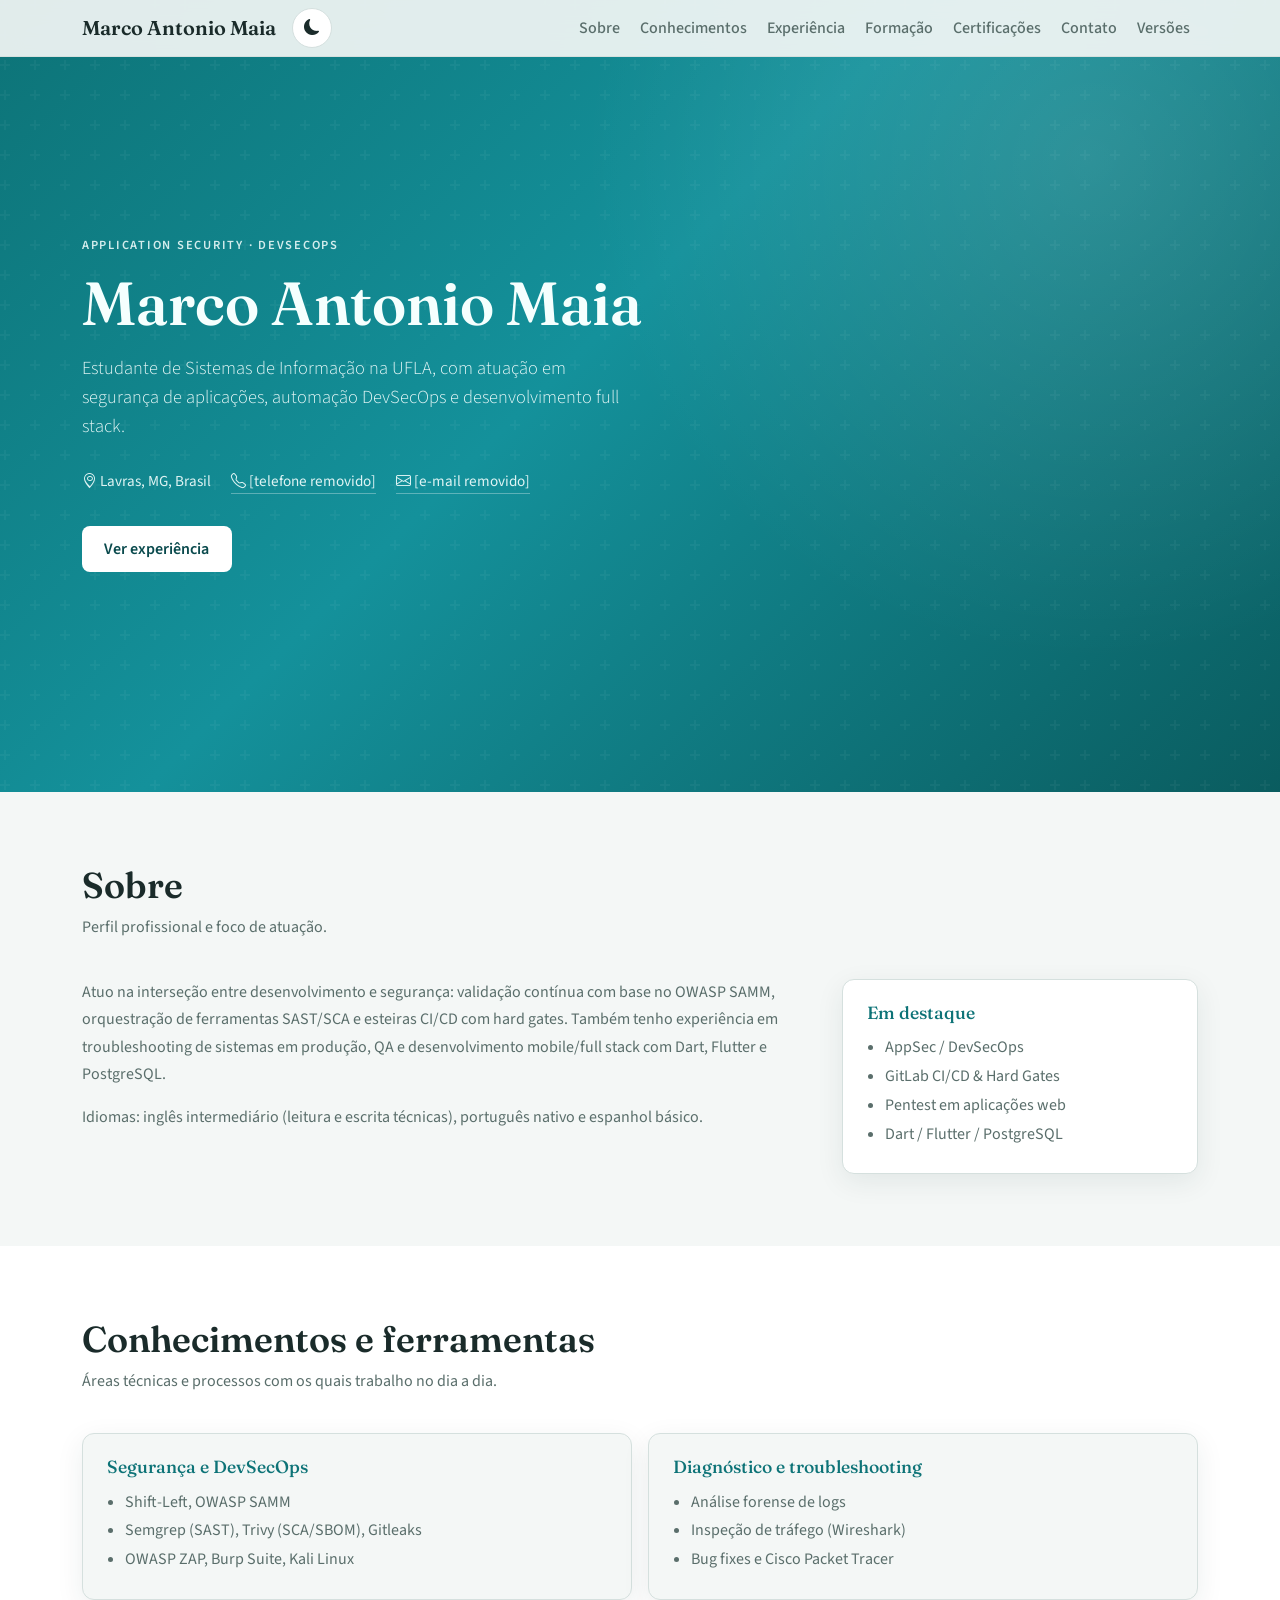
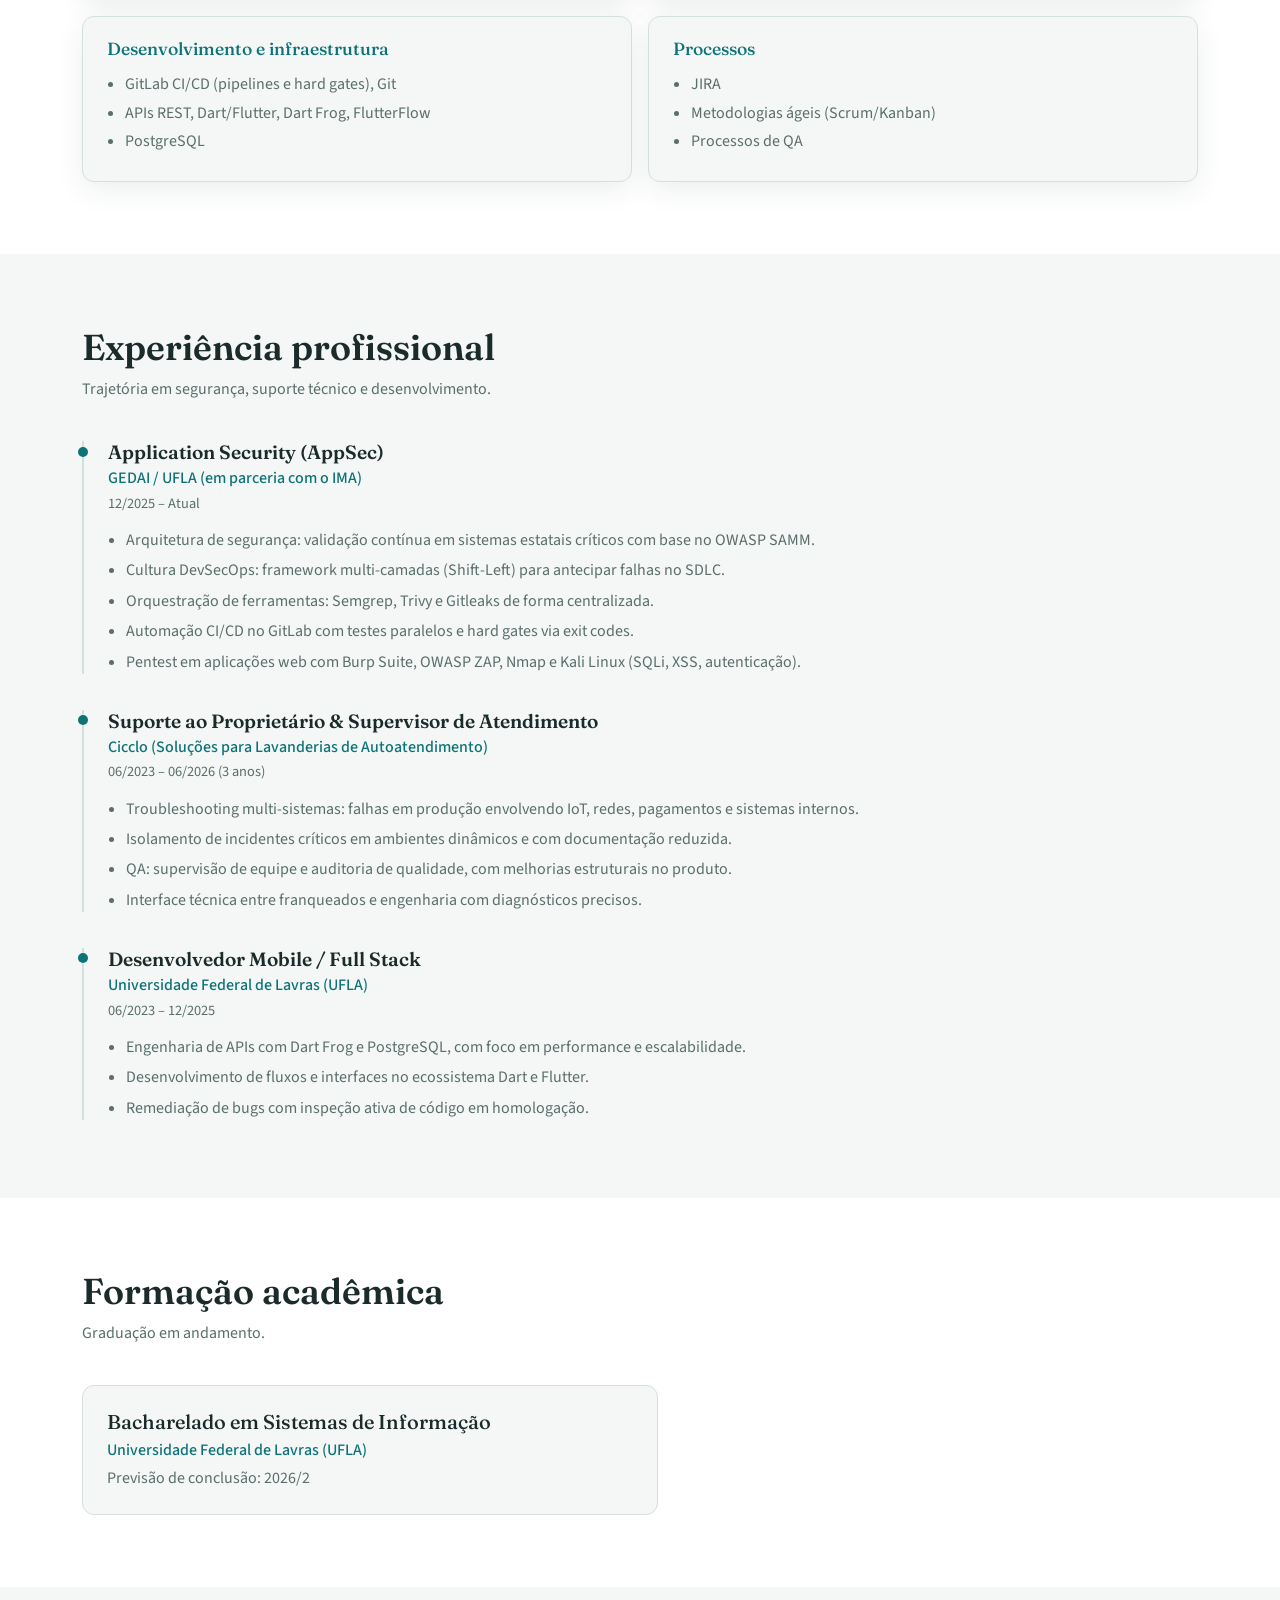
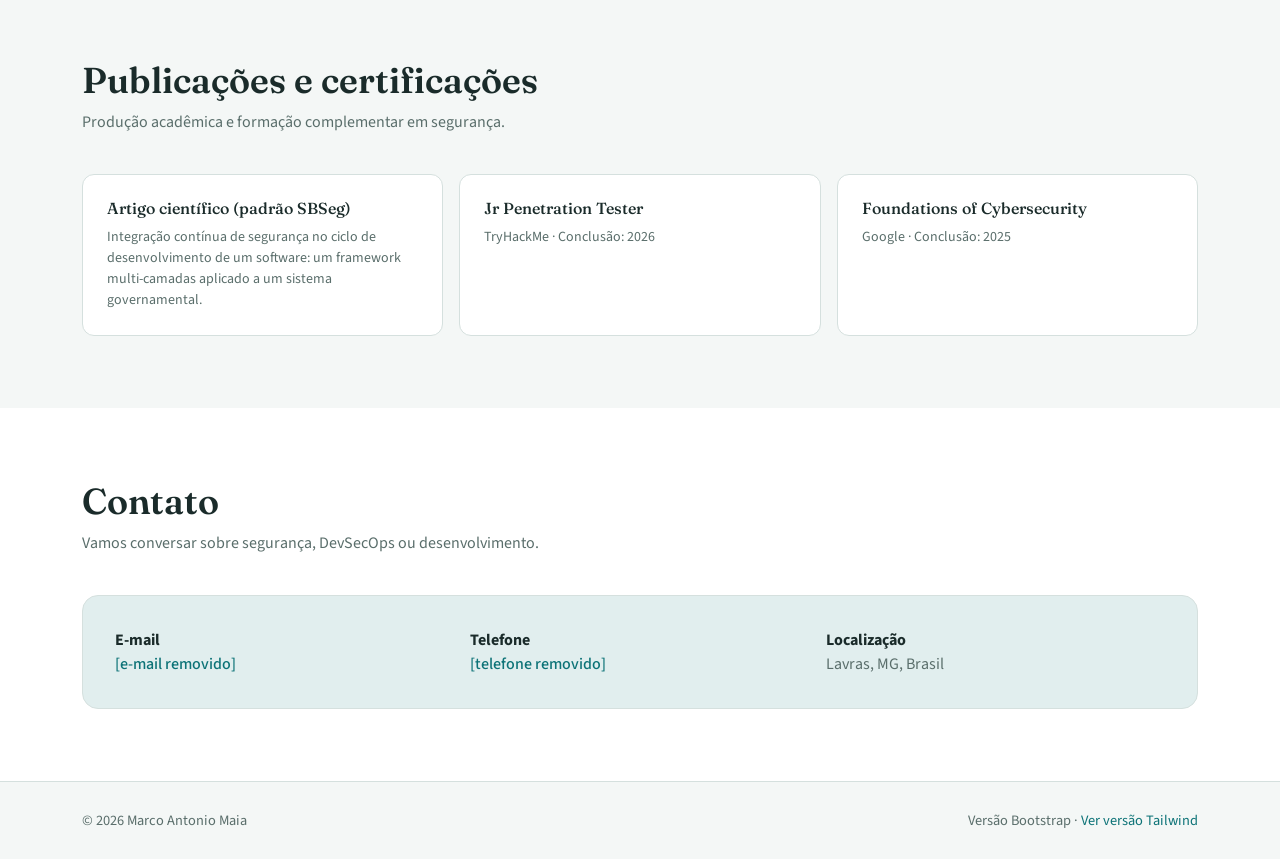
==== bootstrap/index.html @ ee25f30a "feat: implementa portfólio na versão Bootstrap com tema claro/escuro" ====
<!DOCTYPE html>
<html lang="pt-BR" data-theme="light">
<head>
  <meta charset="UTF-8">
  <meta name="viewport" content="width=device-width, initial-scale=1.0">
  <title>Marco Antonio Maia | Portfólio (Bootstrap)</title>
  <meta name="description" content="Página pessoal de Marco Antonio Maia — Application Security, DevSecOps e desenvolvimento.">
  <link rel="preconnect" href="https://fonts.googleapis.com">
  <link rel="preconnect" href="https://fonts.gstatic.com" crossorigin>
  <link href="https://fonts.googleapis.com/css2?family=Fraunces:opsz,wght@9..144,500;600;700&family=Source+Sans+3:wght@400;500;600;700&display=swap" rel="stylesheet">
  <link href="https://cdn.jsdelivr.net/npm/bootstrap@5.3.3/dist/css/bootstrap.min.css" rel="stylesheet">
  <link href="https://cdn.jsdelivr.net/npm/bootstrap-icons@1.11.3/font/bootstrap-icons.min.css" rel="stylesheet">
  <link rel="stylesheet" href="assets/css/style.css">
</head>
<body>
  <nav class="navbar navbar-expand-lg navbar-portfolio fixed-top">
    <div class="container">
      <a class="navbar-brand" href="#inicio">Marco Antonio Maia</a>
      <div class="d-flex align-items-center gap-2">
        <button type="button" class="btn-theme" id="theme-toggle" aria-label="Alternar tema claro ou escuro" title="Alternar tema">
          <i class="bi bi-sun-fill d-none" id="icon-sun"></i>
          <i class="bi bi-moon-fill" id="icon-moon"></i>
        </button>
        <button class="navbar-toggler border-0" type="button" data-bs-toggle="collapse" data-bs-target="#navMenu" aria-controls="navMenu" aria-expanded="false" aria-label="Abrir menu">
          <span class="navbar-toggler-icon"></span>
        </button>
      </div>
      <div class="collapse navbar-collapse" id="navMenu">
        <ul class="navbar-nav ms-auto align-items-lg-center gap-lg-1">
          <li class="nav-item"><a class="nav-link" href="#sobre">Sobre</a></li>
          <li class="nav-item"><a class="nav-link" href="#conhecimentos">Conhecimentos</a></li>
          <li class="nav-item"><a class="nav-link" href="#experiencia">Experiência</a></li>
          <li class="nav-item"><a class="nav-link" href="#formacao">Formação</a></li>
          <li class="nav-item"><a class="nav-link" href="#certificacoes">Certificações</a></li>
          <li class="nav-item"><a class="nav-link" href="#contato">Contato</a></li>
          <li class="nav-item"><a class="nav-link" href="../index.html">Versões</a></li>
        </ul>
      </div>
    </div>
  </nav>

  <header class="hero" id="inicio">
    <div class="container hero-content">
      <p class="hero-eyebrow">Application Security · DevSecOps</p>
      <h1>Marco Antonio Maia</h1>
      <p class="lead">
        Estudante de Sistemas de Informação na UFLA, com atuação em segurança de aplicações,
        automação DevSecOps e desenvolvimento full stack.
      </p>
      <div class="hero-meta">
        <span><i class="bi bi-geo-alt"></i> Lavras, MG, Brasil</span>
        <a href="tel:"><i class="bi bi-telephone"></i> [telefone removido]</a>
        <a href="mailto:[e-mail removido]"><i class="bi bi-envelope"></i> [e-mail removido]</a>
      </div>
      <a class="btn-hero" href="#experiencia">Ver experiência</a>
    </div>
  </header>

  <main>
    <section class="section" id="sobre">
      <div class="container fade-in">
        <h2 class="section-title">Sobre</h2>
        <p class="section-sub">Perfil profissional e foco de atuação.</p>
        <div class="row g-4">
          <div class="col-lg-8">
            <p class="mb-3" style="color: var(--muted); line-height: 1.7;">
              Atuo na interseção entre desenvolvimento e segurança: validação contínua com base no
              OWASP SAMM, orquestração de ferramentas SAST/SCA e esteiras CI/CD com hard gates.
              Também tenho experiência em troubleshooting de sistemas em produção, QA e
              desenvolvimento mobile/full stack com Dart, Flutter e PostgreSQL.
            </p>
            <p class="mb-0" style="color: var(--muted); line-height: 1.7;">
              Idiomas: inglês intermediário (leitura e escrita técnicas), português nativo e espanhol básico.
            </p>
          </div>
          <div class="col-lg-4">
            <div class="skill-group">
              <h3>Em destaque</h3>
              <ul>
                <li>AppSec / DevSecOps</li>
                <li>GitLab CI/CD & Hard Gates</li>
                <li>Pentest em aplicações web</li>
                <li>Dart / Flutter / PostgreSQL</li>
              </ul>
            </div>
          </div>
        </div>
      </div>
    </section>

    <section class="section section-alt" id="conhecimentos">
      <div class="container">
        <h2 class="section-title fade-in">Conhecimentos e ferramentas</h2>
        <p class="section-sub fade-in">Áreas técnicas e processos com os quais trabalho no dia a dia.</p>
        <div class="row g-3">
          <div class="col-md-6 fade-in">
            <div class="skill-group">
              <h3>Segurança e DevSecOps</h3>
              <ul>
                <li>Shift-Left, OWASP SAMM</li>
                <li>Semgrep (SAST), Trivy (SCA/SBOM), Gitleaks</li>
                <li>OWASP ZAP, Burp Suite, Kali Linux</li>
              </ul>
            </div>
          </div>
          <div class="col-md-6 fade-in">
            <div class="skill-group">
              <h3>Diagnóstico e troubleshooting</h3>
              <ul>
                <li>Análise forense de logs</li>
                <li>Inspeção de tráfego (Wireshark)</li>
                <li>Bug fixes e Cisco Packet Tracer</li>
              </ul>
            </div>
          </div>
          <div class="col-md-6 fade-in">
            <div class="skill-group">
              <h3>Desenvolvimento e infraestrutura</h3>
              <ul>
                <li>GitLab CI/CD (pipelines e hard gates), Git</li>
                <li>APIs REST, Dart/Flutter, Dart Frog, FlutterFlow</li>
                <li>PostgreSQL</li>
              </ul>
            </div>
          </div>
          <div class="col-md-6 fade-in">
            <div class="skill-group">
              <h3>Processos</h3>
              <ul>
                <li>JIRA</li>
                <li>Metodologias ágeis (Scrum/Kanban)</li>
                <li>Processos de QA</li>
              </ul>
            </div>
          </div>
        </div>
      </div>
    </section>

    <section class="section" id="experiencia">
      <div class="container">
        <h2 class="section-title fade-in">Experiência profissional</h2>
        <p class="section-sub fade-in">Trajetória em segurança, suporte técnico e desenvolvimento.</p>

        <div class="timeline-item fade-in">
          <h3 class="job-role">Application Security (AppSec)</h3>
          <p class="job-org">GEDAI / UFLA (em parceria com o IMA)</p>
          <p class="job-period">12/2025 – Atual</p>
          <ul>
            <li>Arquitetura de segurança: validação contínua em sistemas estatais críticos com base no OWASP SAMM.</li>
            <li>Cultura DevSecOps: framework multi-camadas (Shift-Left) para antecipar falhas no SDLC.</li>
            <li>Orquestração de ferramentas: Semgrep, Trivy e Gitleaks de forma centralizada.</li>
            <li>Automação CI/CD no GitLab com testes paralelos e hard gates via exit codes.</li>
            <li>Pentest em aplicações web com Burp Suite, OWASP ZAP, Nmap e Kali Linux (SQLi, XSS, autenticação).</li>
          </ul>
        </div>

        <div class="timeline-item fade-in">
          <h3 class="job-role">Suporte ao Proprietário &amp; Supervisor de Atendimento</h3>
          <p class="job-org">Cicclo (Soluções para Lavanderias de Autoatendimento)</p>
          <p class="job-period">06/2023 – 06/2026 (3 anos)</p>
          <ul>
            <li>Troubleshooting multi-sistemas: falhas em produção envolvendo IoT, redes, pagamentos e sistemas internos.</li>
            <li>Isolamento de incidentes críticos em ambientes dinâmicos e com documentação reduzida.</li>
            <li>QA: supervisão de equipe e auditoria de qualidade, com melhorias estruturais no produto.</li>
            <li>Interface técnica entre franqueados e engenharia com diagnósticos precisos.</li>
          </ul>
        </div>

        <div class="timeline-item fade-in">
          <h3 class="job-role">Desenvolvedor Mobile / Full Stack</h3>
          <p class="job-org">Universidade Federal de Lavras (UFLA)</p>
          <p class="job-period">06/2023 – 12/2025</p>
          <ul>
            <li>Engenharia de APIs com Dart Frog e PostgreSQL, com foco em performance e escalabilidade.</li>
            <li>Desenvolvimento de fluxos e interfaces no ecossistema Dart e Flutter.</li>
            <li>Remediação de bugs com inspeção ativa de código em homologação.</li>
          </ul>
        </div>
      </div>
    </section>

    <section class="section section-alt" id="formacao">
      <div class="container fade-in">
        <h2 class="section-title">Formação acadêmica</h2>
        <p class="section-sub">Graduação em andamento.</p>
        <div class="edu-card" style="max-width: 36rem;">
          <h3 class="h5 mb-1">Bacharelado em Sistemas de Informação</h3>
          <p class="mb-1" style="color: var(--accent); font-weight: 500;">Universidade Federal de Lavras (UFLA)</p>
          <p class="mb-0" style="color: var(--muted);">Previsão de conclusão: 2026/2</p>
        </div>
      </div>
    </section>

    <section class="section" id="certificacoes">
      <div class="container">
        <h2 class="section-title fade-in">Publicações e certificações</h2>
        <p class="section-sub fade-in">Produção acadêmica e formação complementar em segurança.</p>
        <div class="row g-3">
          <div class="col-md-4 fade-in">
            <div class="cert-card">
              <h3 class="h6 mb-2">Artigo científico (padrão SBSeg)</h3>
              <p class="mb-0 small" style="color: var(--muted); line-height: 1.5;">
                Integração contínua de segurança no ciclo de desenvolvimento de um software:
                um framework multi-camadas aplicado a um sistema governamental.
              </p>
            </div>
          </div>
          <div class="col-md-4 fade-in">
            <div class="cert-card">
              <h3 class="h6 mb-2">Jr Penetration Tester</h3>
              <p class="mb-0 small" style="color: var(--muted);">TryHackMe · Conclusão: 2026</p>
            </div>
          </div>
          <div class="col-md-4 fade-in">
            <div class="cert-card">
              <h3 class="h6 mb-2">Foundations of Cybersecurity</h3>
              <p class="mb-0 small" style="color: var(--muted);">Google · Conclusão: 2025</p>
            </div>
          </div>
        </div>
      </div>
    </section>

    <section class="section section-alt" id="contato">
      <div class="container fade-in">
        <h2 class="section-title">Contato</h2>
        <p class="section-sub">Vamos conversar sobre segurança, DevSecOps ou desenvolvimento.</p>
        <div class="contact-box">
          <div class="row g-3">
            <div class="col-md-4">
              <strong>E-mail</strong><br>
              <a href="mailto:[e-mail removido]">[e-mail removido]</a>
            </div>
            <div class="col-md-4">
              <strong>Telefone</strong><br>
              <a href="tel:">[telefone removido]</a>
            </div>
            <div class="col-md-4">
              <strong>Localização</strong><br>
              <span style="color: var(--muted);">Lavras, MG, Brasil</span>
            </div>
          </div>
        </div>
      </div>
    </section>
  </main>

  <footer class="site-footer">
    <div class="container d-flex flex-column flex-md-row justify-content-between gap-2">
      <span>&copy; <span id="year"></span> Marco Antonio Maia</span>
      <span>
        Versão Bootstrap ·
        <a href="../tailwind/index.html">Ver versão Tailwind</a>
      </span>
    </div>
  </footer>

  <script src="https://cdn.jsdelivr.net/npm/bootstrap@5.3.3/dist/js/bootstrap.bundle.min.js"></script>
  <script src="assets/js/main.js"></script>
</body>
</html>
---- bootstrap/assets/css/style.css ----
:root {
  --bg: #f4f7f6;
  --surface: #ffffff;
  --text: #1a2b2a;
  --muted: #5a6e6b;
  --accent: #0d7377;
  --accent-soft: rgba(13, 115, 119, 0.12);
  --border: #d5e0de;
  --hero-grad: linear-gradient(135deg, #0d7377 0%, #14919b 45%, #0a5c5f 100%);
  --shadow: 0 8px 28px rgba(13, 50, 48, 0.08);
  --nav-bg: rgba(244, 247, 246, 0.92);
}

[data-theme="dark"] {
  --bg: #0e1615;
  --surface: #16201f;
  --text: #e6f0ee;
  --muted: #8fa3a0;
  --accent: #3dbdb8;
  --accent-soft: rgba(61, 189, 184, 0.15);
  --border: #2a3a38;
  --hero-grad: linear-gradient(135deg, #0a4a4d 0%, #0d7377 50%, #085456 100%);
  --shadow: 0 8px 28px rgba(0, 0, 0, 0.35);
  --nav-bg: rgba(14, 22, 21, 0.92);
}

html {
  scroll-behavior: smooth;
}

body {
  font-family: "Source Sans 3", system-ui, sans-serif;
  background-color: var(--bg);
  color: var(--text);
  transition: background-color 0.25s ease, color 0.25s ease;
}

h1, h2, h3, .display-font {
  font-family: "Fraunces", Georgia, serif;
}

.navbar-portfolio {
  background: var(--nav-bg);
  backdrop-filter: blur(10px);
  border-bottom: 1px solid var(--border);
}

.navbar-portfolio .nav-link {
  color: var(--muted);
  font-weight: 500;
}

.navbar-portfolio .nav-link:hover,
.navbar-portfolio .nav-link:focus {
  color: var(--accent);
}

.navbar-brand {
  font-family: "Fraunces", Georgia, serif;
  font-weight: 600;
  color: var(--text) !important;
}

.btn-theme {
  border: 1px solid var(--border);
  background: var(--surface);
  color: var(--text);
  width: 2.5rem;
  height: 2.5rem;
  display: inline-flex;
  align-items: center;
  justify-content: center;
  border-radius: 50%;
}

.btn-theme:hover {
  border-color: var(--accent);
  color: var(--accent);
}

.navbar-portfolio .navbar-toggler {
  border: 1px solid var(--border);
  padding: 0.35rem 0.5rem;
}

.navbar-portfolio .navbar-toggler-icon {
  background-image: url("data:image/svg+xml,%3csvg xmlns='http://www.w3.org/2000/svg' viewBox='0 0 30 30'%3e%3cpath stroke='rgba(26, 43, 42, 0.85)' stroke-linecap='round' stroke-miterlimit='10' stroke-width='2' d='M4 7h22M4 15h22M4 23h22'/%3e%3c/svg%3e");
}

[data-theme="dark"] .navbar-portfolio .navbar-toggler-icon {
  background-image: url("data:image/svg+xml,%3csvg xmlns='http://www.w3.org/2000/svg' viewBox='0 0 30 30'%3e%3cpath stroke='rgba(230, 240, 238, 0.9)' stroke-linecap='round' stroke-miterlimit='10' stroke-width='2' d='M4 7h22M4 15h22M4 23h22'/%3e%3c/svg%3e");
}

.hero {
  position: relative;
  min-height: 88vh;
  display: flex;
  align-items: center;
  overflow: hidden;
  background: var(--hero-grad);
  color: #f5fffe;
}

.hero::before {
  content: "";
  position: absolute;
  inset: 0;
  background:
    radial-gradient(circle at 85% 20%, rgba(255, 255, 255, 0.12), transparent 40%),
    url("data:image/svg+xml,%3Csvg width='60' height='60' viewBox='0 0 60 60' xmlns='http://www.w3.org/2000/svg'%3E%3Cg fill='none' fill-rule='evenodd'%3E%3Cg fill='%23ffffff' fill-opacity='0.04'%3E%3Cpath d='M36 34v-4h-2v4h-4v2h4v4h2v-4h4v-2h-4zm0-30V0h-2v4h-4v2h4v4h2V6h4V4h-4zM6 34v-4H4v4H0v2h4v4h2v-4h4v-2H6zM6 4V0H4v4H0v2h4v4h2V6h4V4H6z'/%3E%3C/g%3E%3C/g%3E%3C/svg%3E");
  pointer-events: none;
}

.hero-content {
  position: relative;
  z-index: 1;
  padding-top: 5rem;
  padding-bottom: 4rem;
}

.hero-eyebrow {
  text-transform: uppercase;
  letter-spacing: 0.14em;
  font-size: 0.78rem;
  font-weight: 600;
  opacity: 0.85;
  margin-bottom: 1rem;
}

.hero h1 {
  font-size: clamp(2.4rem, 6vw, 3.8rem);
  font-weight: 600;
  line-height: 1.1;
  margin-bottom: 1rem;
}

.hero .lead {
  font-size: 1.15rem;
  max-width: 34rem;
  opacity: 0.92;
  line-height: 1.6;
}

.hero-meta {
  display: flex;
  flex-wrap: wrap;
  gap: 0.75rem 1.25rem;
  margin-top: 1.75rem;
  font-size: 0.95rem;
  opacity: 0.9;
}

.hero-meta a {
  color: inherit;
  text-decoration: none;
  border-bottom: 1px solid rgba(255, 255, 255, 0.35);
}

.hero-meta a:hover {
  border-bottom-color: #fff;
}

.btn-hero {
  background: #fff;
  color: #0a4a4d;
  font-weight: 600;
  border: none;
  padding: 0.7rem 1.4rem;
  border-radius: 0.5rem;
  margin-top: 2rem;
  display: inline-block;
  text-decoration: none;
  transition: transform 0.2s, box-shadow 0.2s;
}

.btn-hero:hover {
  color: #0a4a4d;
  transform: translateY(-2px);
  box-shadow: 0 8px 20px rgba(0, 0, 0, 0.2);
}

.section {
  padding: 4.5rem 0;
}

.section-alt {
  background: var(--surface);
}

.section-title {
  font-size: clamp(1.75rem, 3vw, 2.25rem);
  font-weight: 600;
  margin-bottom: 0.5rem;
}

.section-sub {
  color: var(--muted);
  margin-bottom: 2.5rem;
  max-width: 36rem;
}

.skill-group {
  background: var(--surface);
  border: 1px solid var(--border);
  border-radius: 0.75rem;
  padding: 1.35rem 1.5rem;
  height: 100%;
  box-shadow: var(--shadow);
}

.section-alt .skill-group {
  background: var(--bg);
}

.skill-group h3 {
  font-size: 1.1rem;
  color: var(--accent);
  margin-bottom: 0.85rem;
}

.skill-group ul {
  margin: 0;
  padding-left: 1.1rem;
  color: var(--muted);
}

.skill-group li {
  margin-bottom: 0.35rem;
  line-height: 1.45;
}

.timeline-item {
  position: relative;
  padding-left: 1.5rem;
  margin-bottom: 2.25rem;
  border-left: 2px solid var(--border);
}

.timeline-item::before {
  content: "";
  position: absolute;
  left: -6px;
  top: 0.35rem;
  width: 10px;
  height: 10px;
  border-radius: 50%;
  background: var(--accent);
}

.timeline-item:last-child {
  margin-bottom: 0;
}

.job-role {
  font-size: 1.2rem;
  font-weight: 600;
  margin-bottom: 0.15rem;
}

.job-org {
  color: var(--accent);
  font-weight: 500;
  margin-bottom: 0.15rem;
}

.job-period {
  color: var(--muted);
  font-size: 0.9rem;
  margin-bottom: 0.85rem;
}

.timeline-item ul {
  color: var(--muted);
  padding-left: 1.1rem;
  margin-bottom: 0;
}

.timeline-item li {
  margin-bottom: 0.4rem;
  line-height: 1.5;
}

.edu-card,
.cert-card {
  background: var(--bg);
  border: 1px solid var(--border);
  border-radius: 0.75rem;
  padding: 1.5rem;
  height: 100%;
}

.section:not(.section-alt) .edu-card,
.section:not(.section-alt) .cert-card {
  background: var(--surface);
}

.cert-card {
  transition: border-color 0.2s;
}

.cert-card:hover {
  border-color: var(--accent);
}

.contact-box {
  background: var(--accent-soft);
  border: 1px solid var(--border);
  border-radius: 1rem;
  padding: 2rem;
}

.contact-box a {
  color: var(--accent);
  text-decoration: none;
  font-weight: 500;
}

.contact-box a:hover {
  text-decoration: underline;
}

.site-footer {
  border-top: 1px solid var(--border);
  padding: 1.75rem 0;
  color: var(--muted);
  font-size: 0.9rem;
}

.site-footer a {
  color: var(--accent);
  text-decoration: none;
}

.fade-in {
  opacity: 0;
  transform: translateY(16px);
  transition: opacity 0.55s ease, transform 0.55s ease;
}

.fade-in.visible {
  opacity: 1;
  transform: none;
}

@media (max-width: 991.98px) {
  .hero {
    min-height: auto;
  }

  .navbar-portfolio .navbar-collapse {
    background: var(--surface);
    border: 1px solid var(--border);
    border-radius: 0.75rem;
    margin-top: 0.75rem;
    padding: 0.75rem 1rem;
  }
}
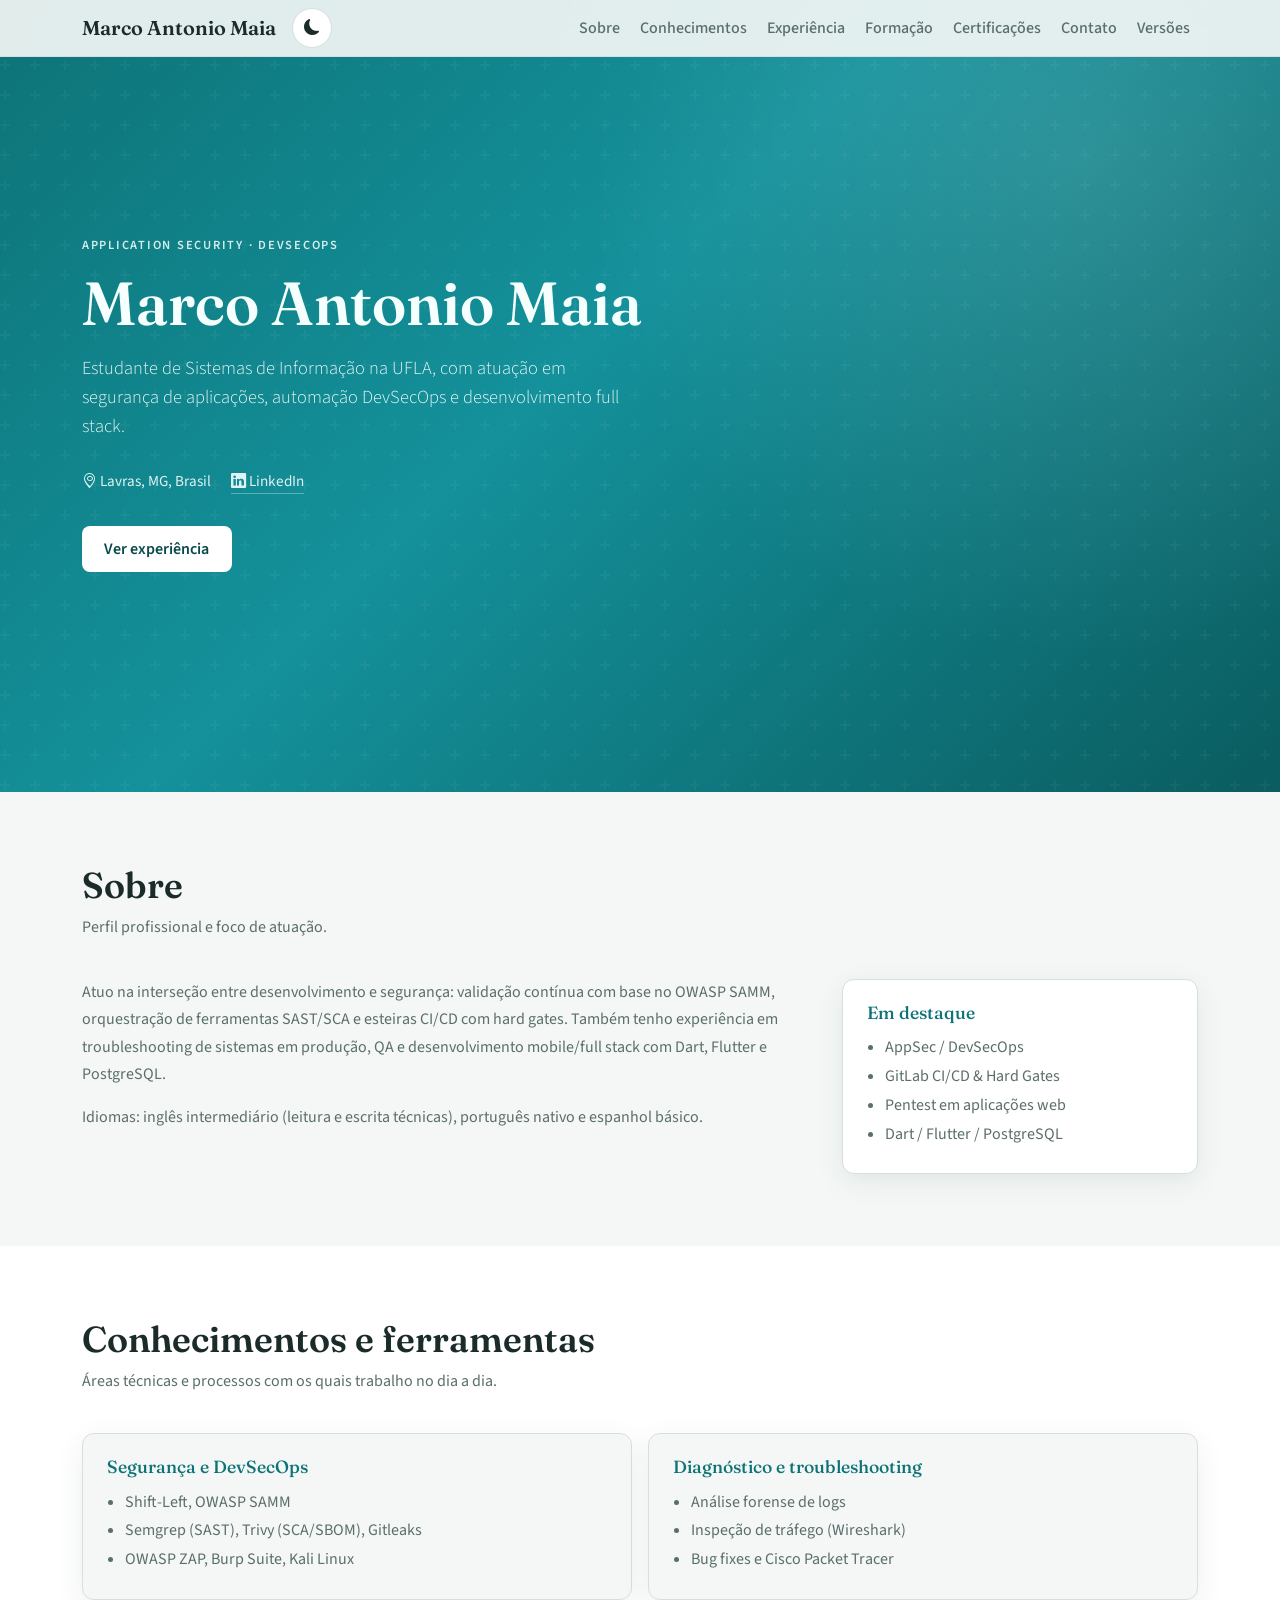
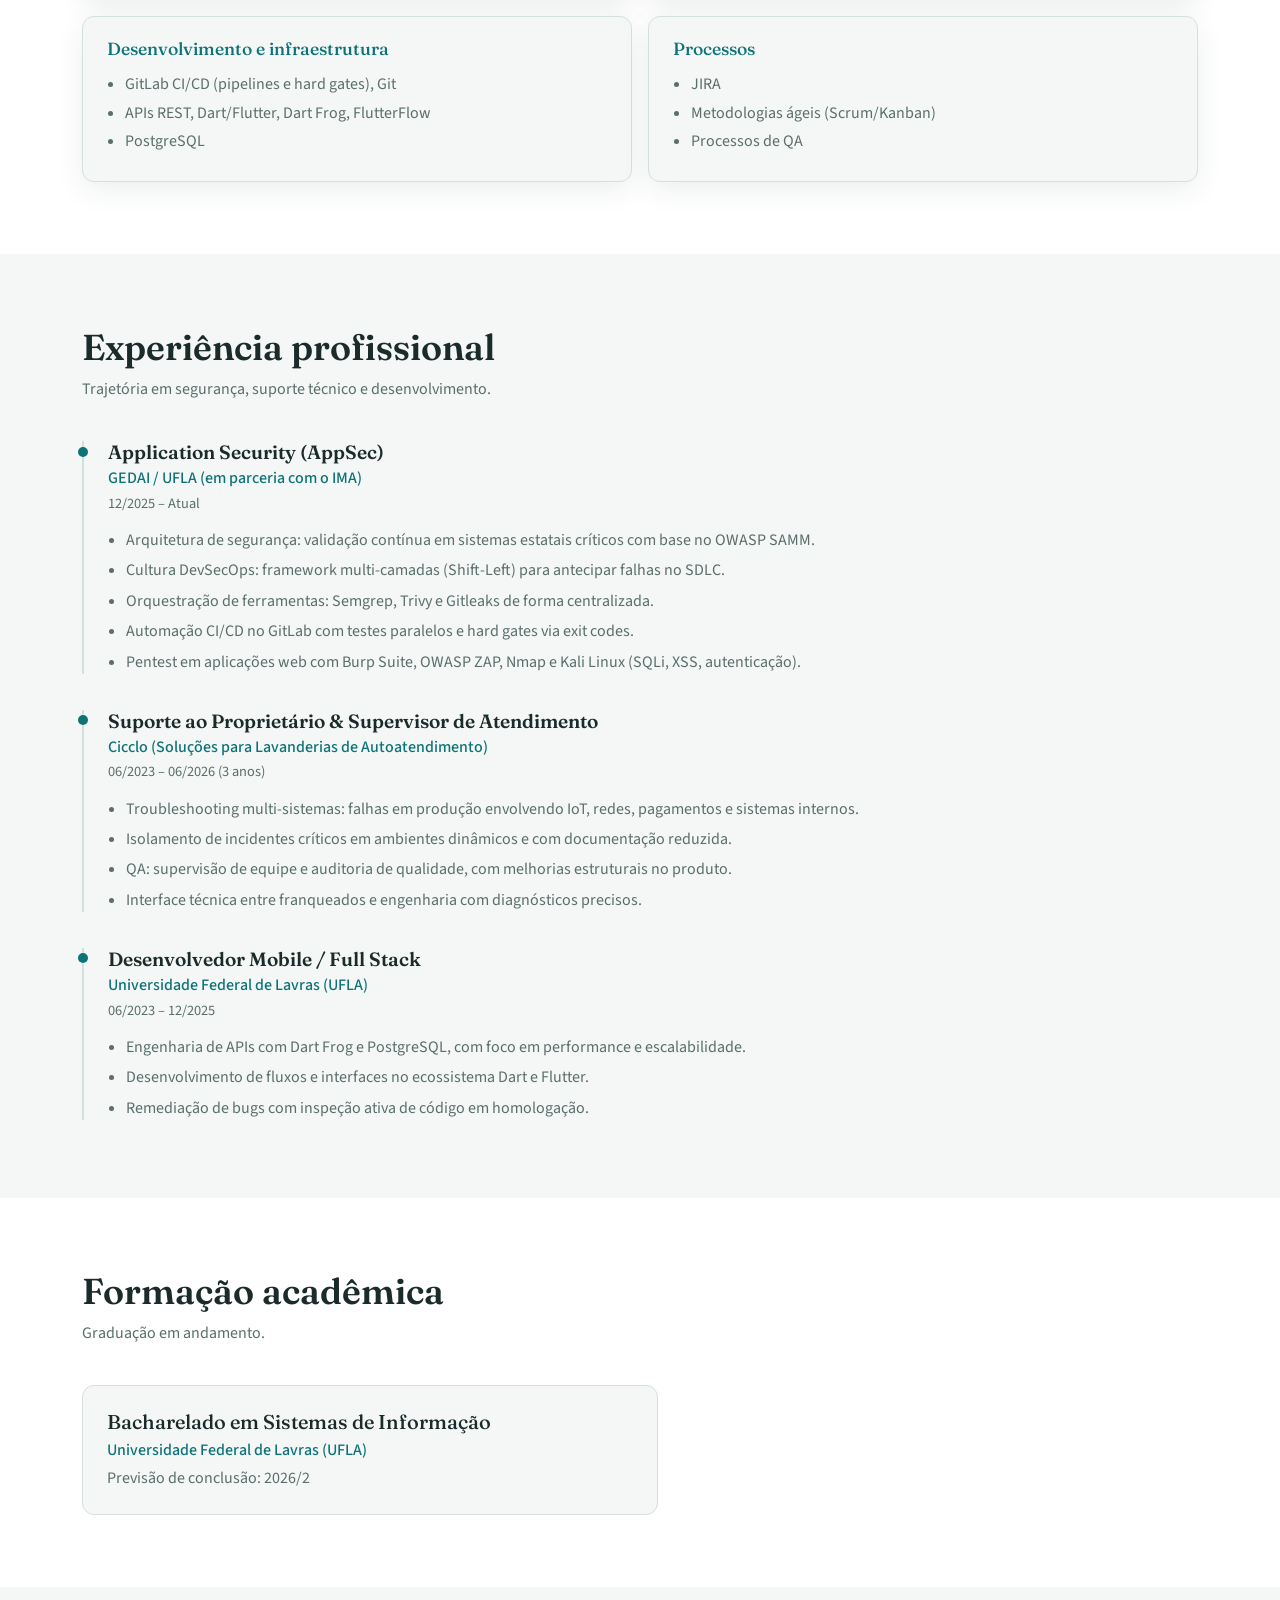
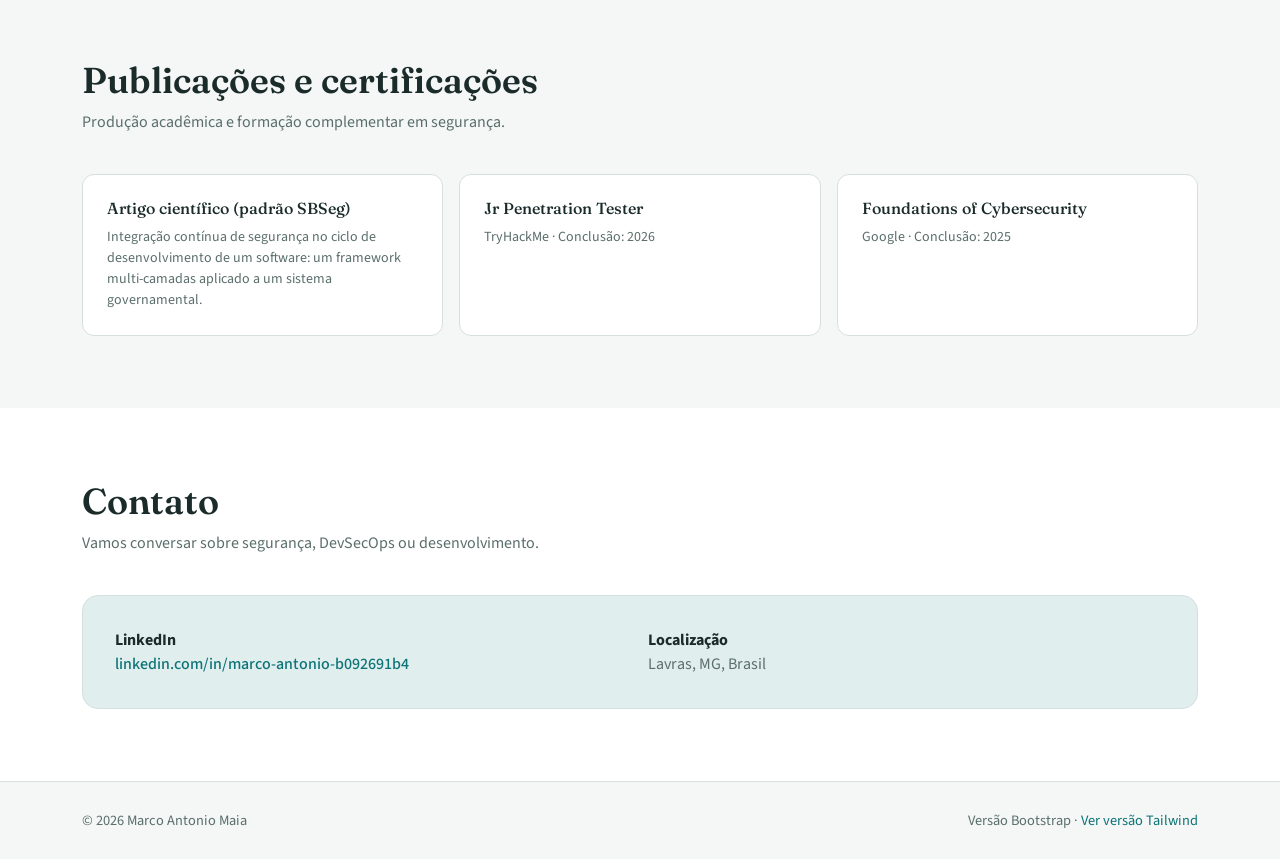
==== commit 51a831bf: "Adiciona informacoes de contato" ====
--- a/bootstrap/index.html
+++ b/bootstrap/index.html
@@ -49,8 +49,7 @@
       </p>
       <div class="hero-meta">
         <span><i class="bi bi-geo-alt"></i> Lavras, MG, Brasil</span>
-        <a href="tel:"><i class="bi bi-telephone"></i> [telefone removido]</a>
-        <a href="mailto:[e-mail removido]"><i class="bi bi-envelope"></i> [e-mail removido]</a>
+        <a href="https://www.linkedin.com/in/marco-antonio-b092691b4/" target="_blank" rel="noopener noreferrer"><i class="bi bi-linkedin"></i> LinkedIn</a>
       </div>
       <a class="btn-hero" href="#experiencia">Ver experiência</a>
     </div>
@@ -228,15 +227,11 @@
         <p class="section-sub">Vamos conversar sobre segurança, DevSecOps ou desenvolvimento.</p>
         <div class="contact-box">
           <div class="row g-3">
-            <div class="col-md-4">
-              <strong>E-mail</strong><br>
-              <a href="mailto:[e-mail removido]">[e-mail removido]</a>
-            </div>
-            <div class="col-md-4">
-              <strong>Telefone</strong><br>
-              <a href="tel:">[telefone removido]</a>
-            </div>
-            <div class="col-md-4">
+            <div class="col-md-6">
+              <strong>LinkedIn</strong><br>
+              <a href="https://www.linkedin.com/in/marco-antonio-b092691b4/" target="_blank" rel="noopener noreferrer">linkedin.com/in/marco-antonio-b092691b4</a>
+            </div>
+            <div class="col-md-6">
               <strong>Localização</strong><br>
               <span style="color: var(--muted);">Lavras, MG, Brasil</span>
             </div>
